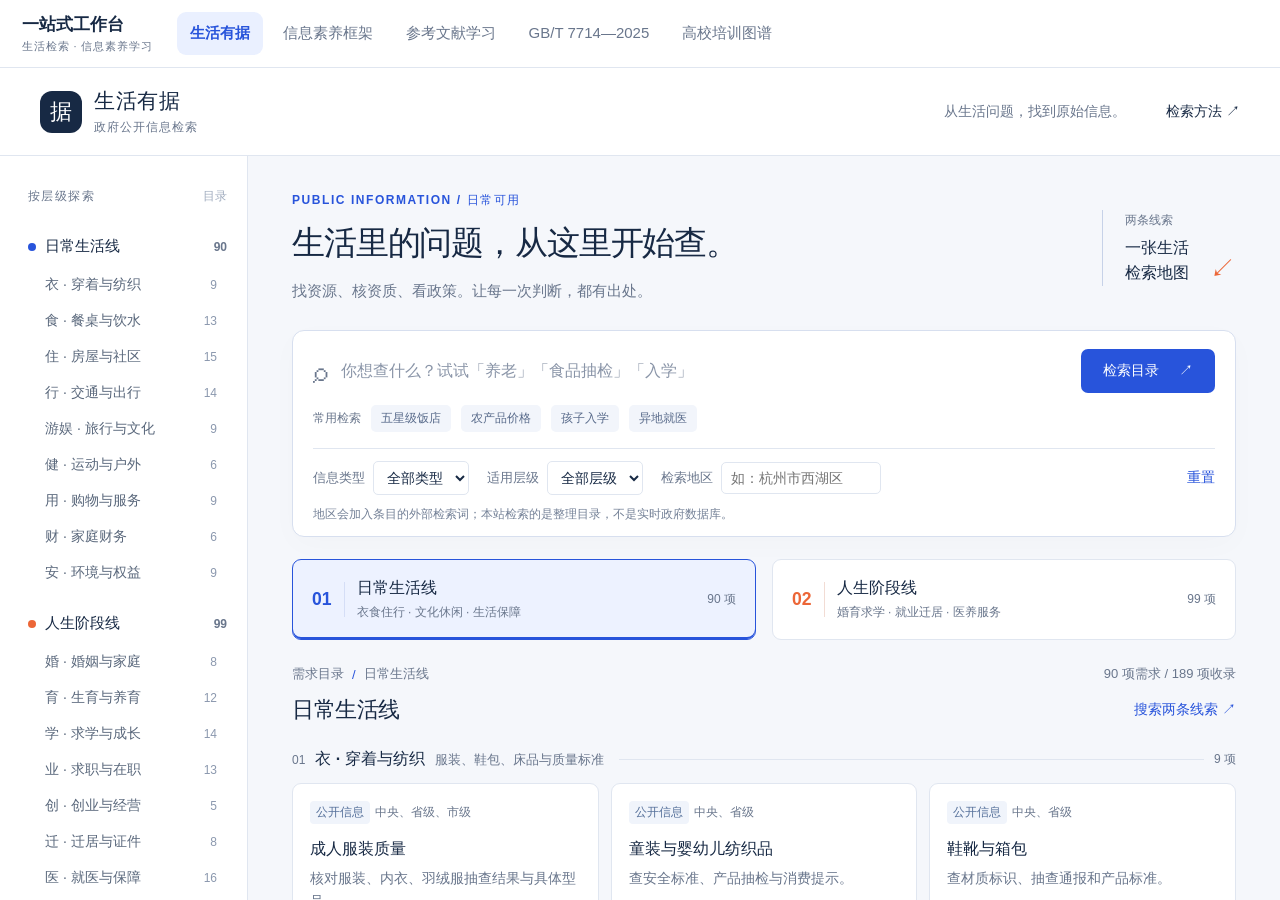
==== all-in-one.html @ 1cae231d "Add unified page switcher for all site tools" ====
<!doctype html>
<html lang="zh-CN">
<head>
  <meta charset="utf-8">
  <meta name="viewport" content="width=device-width, initial-scale=1">
  <meta name="description" content="统一访问生活有据、信息素养框架、参考文献学习、GB/T 7714 和高校培训图谱。">
  <title>信息素养与生活检索 · 一站式工作台</title>
  <style>
    :root{color-scheme:light;--ink:#172944;--muted:#69768c;--line:#e0e6f0;--blue:#2854db;--paper:#f5f7fb;--white:#fff}
    *{box-sizing:border-box}html,body{height:100%;margin:0}body{display:flex;flex-direction:column;background:var(--paper);color:var(--ink);font:15px/1.5 Inter,"PingFang SC","Microsoft YaHei",sans-serif}
    .topbar{display:flex;align-items:center;gap:24px;padding:12px 22px;background:var(--white);border-bottom:1px solid var(--line);z-index:2}
    .brand{flex:none;color:var(--ink);font-weight:800;text-decoration:none;font-size:17px}.brand span{display:block;color:var(--muted);font-size:11px;font-weight:500;letter-spacing:.08em}
    nav{display:flex;align-items:center;gap:7px;overflow-x:auto;scrollbar-width:thin}nav button{flex:none;border:0;border-radius:9px;padding:10px 13px;background:transparent;color:var(--muted);font:inherit;cursor:pointer}nav button:hover{background:#f0f3fa;color:var(--ink)}nav button[aria-selected="true"]{background:#eaf0ff;color:var(--blue);font-weight:700}
    .workspace{position:relative;flex:1;min-height:0}.workspace iframe{position:absolute;inset:0;width:100%;height:100%;border:0;background:#fff}.workspace iframe[hidden]{display:none}
    .mobile-title{display:none}
    @media(max-width:700px){.topbar{display:block;padding:9px 12px}.brand{display:none}nav{gap:4px}nav button{padding:9px 11px;font-size:13px}.workspace{min-height:0}}
  </style>
</head>
<body>
  <header class="topbar">
    <a class="brand" href="./all-in-one.html">一站式工作台<span>生活检索 · 信息素养学习</span></a>
    <nav role="tablist" aria-label="选择网页">
      <button id="tab-life" role="tab" aria-selected="true" aria-controls="page-life" data-page="life">生活有据</button>
      <button id="tab-framework" role="tab" aria-selected="false" aria-controls="page-framework" data-page="framework" tabindex="-1">信息素养框架</button>
      <button id="tab-references" role="tab" aria-selected="false" aria-controls="page-references" data-page="references" tabindex="-1">参考文献学习</button>
      <button id="tab-standard" role="tab" aria-selected="false" aria-controls="page-standard" data-page="standard" tabindex="-1">GB/T 7714—2025</button>
      <button id="tab-training" role="tab" aria-selected="false" aria-controls="page-training" data-page="training" tabindex="-1">高校培训图谱</button>
    </nav>
  </header>
  <main class="workspace" aria-label="网页内容">
    <iframe id="page-life" title="生活有据：政府公开信息检索" src="./index.html"></iframe>
    <iframe id="page-framework" title="高等教育信息素养框架互动知识图谱" src="./il-framework.html" hidden></iframe>
    <iframe id="page-references" title="参考文献互动学习网站" src="./ref-learning.html" hidden></iframe>
    <iframe id="page-standard" title="GB/T 7714—2025文献类型与代码全景图" src="./gbt7714.html" hidden></iframe>
    <iframe id="page-training" title="高校信息素养培训图谱" src="./training-atlas.html" hidden></iframe>
  </main>
  <script>
    const tabs=[...document.querySelectorAll('[role="tab"]')];
    const frames=[...document.querySelectorAll('.workspace iframe')];
    function activate(tab,focus=false){
      tabs.forEach(item=>{const selected=item===tab;item.setAttribute('aria-selected',String(selected));item.tabIndex=selected?0:-1;});
      frames.forEach(frame=>{frame.hidden=frame.id!==tab.getAttribute('aria-controls');});
      if(focus)tab.focus();
      history.replaceState(null,'','#'+tab.dataset.page);
    }
    tabs.forEach((tab,index)=>{
      tab.addEventListener('click',()=>activate(tab));
      tab.addEventListener('keydown',event=>{
        let next=index;
        if(event.key==='ArrowRight')next=(index+1)%tabs.length;
        else if(event.key==='ArrowLeft')next=(index-1+tabs.length)%tabs.length;
        else if(event.key==='Home')next=0;
        else if(event.key==='End')next=tabs.length-1;
        else return;
        event.preventDefault();activate(tabs[next],true);
      });
    });
    const initial=location.hash.slice(1);
    const initialTab=tabs.find(tab=>tab.dataset.page===initial);
    if(initialTab)activate(initialTab);
  </script>
</body>
</html>
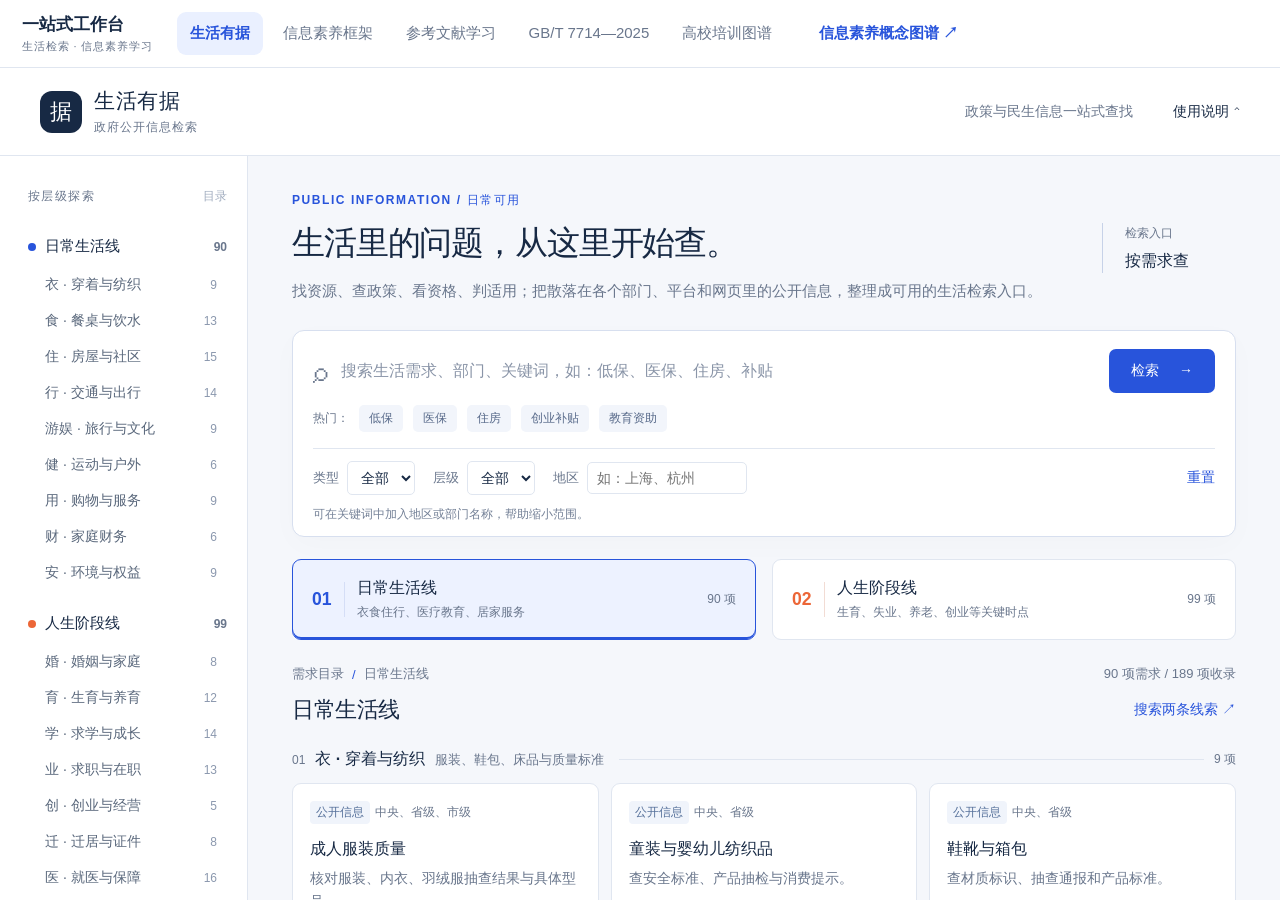
==== commit 8b1d8c86: "Add information literacy course to the toolkit" ====
--- a/all-in-one.html
+++ b/all-in-one.html
@@ -14,7 +14,9 @@
     .workspace{position:relative;flex:1;min-height:0}.workspace iframe{position:absolute;inset:0;width:100%;height:100%;border:0;background:#fff}.workspace iframe[hidden]{display:none}
     .mobile-title{display:none}
     @media(max-width:700px){.topbar{display:block;padding:9px 12px}.brand{display:none}nav{gap:4px}nav button{padding:9px 11px;font-size:13px}.workspace{min-height:0}}
-  </style>
+    .course-link{display:inline-block;flex:none;color:var(--blue);font-weight:650;text-decoration:none;padding:8px 10px;border-radius:9px}.course-link:hover,.course-link:focus-visible{background:#eaf0ff}
+  @media(max-width:700px){.course-link{padding:5px 11px;font-size:13px}}
+</style>
 </head>
 <body>
   <header class="topbar">
@@ -26,6 +28,7 @@
       <button id="tab-standard" role="tab" aria-selected="false" aria-controls="page-standard" data-page="standard" tabindex="-1">GB/T 7714—2025</button>
       <button id="tab-training" role="tab" aria-selected="false" aria-controls="page-training" data-page="training" tabindex="-1">高校培训图谱</button>
     </nav>
+    <a class="course-link" href="https://information-literacy-course-atlas.xingmf.chatgpt.site/">信息素养概念图谱 ↗</a>
   </header>
   <main class="workspace" aria-label="网页内容">
     <iframe id="page-life" title="生活有据：政府公开信息检索" src="./index.html"></iframe>
